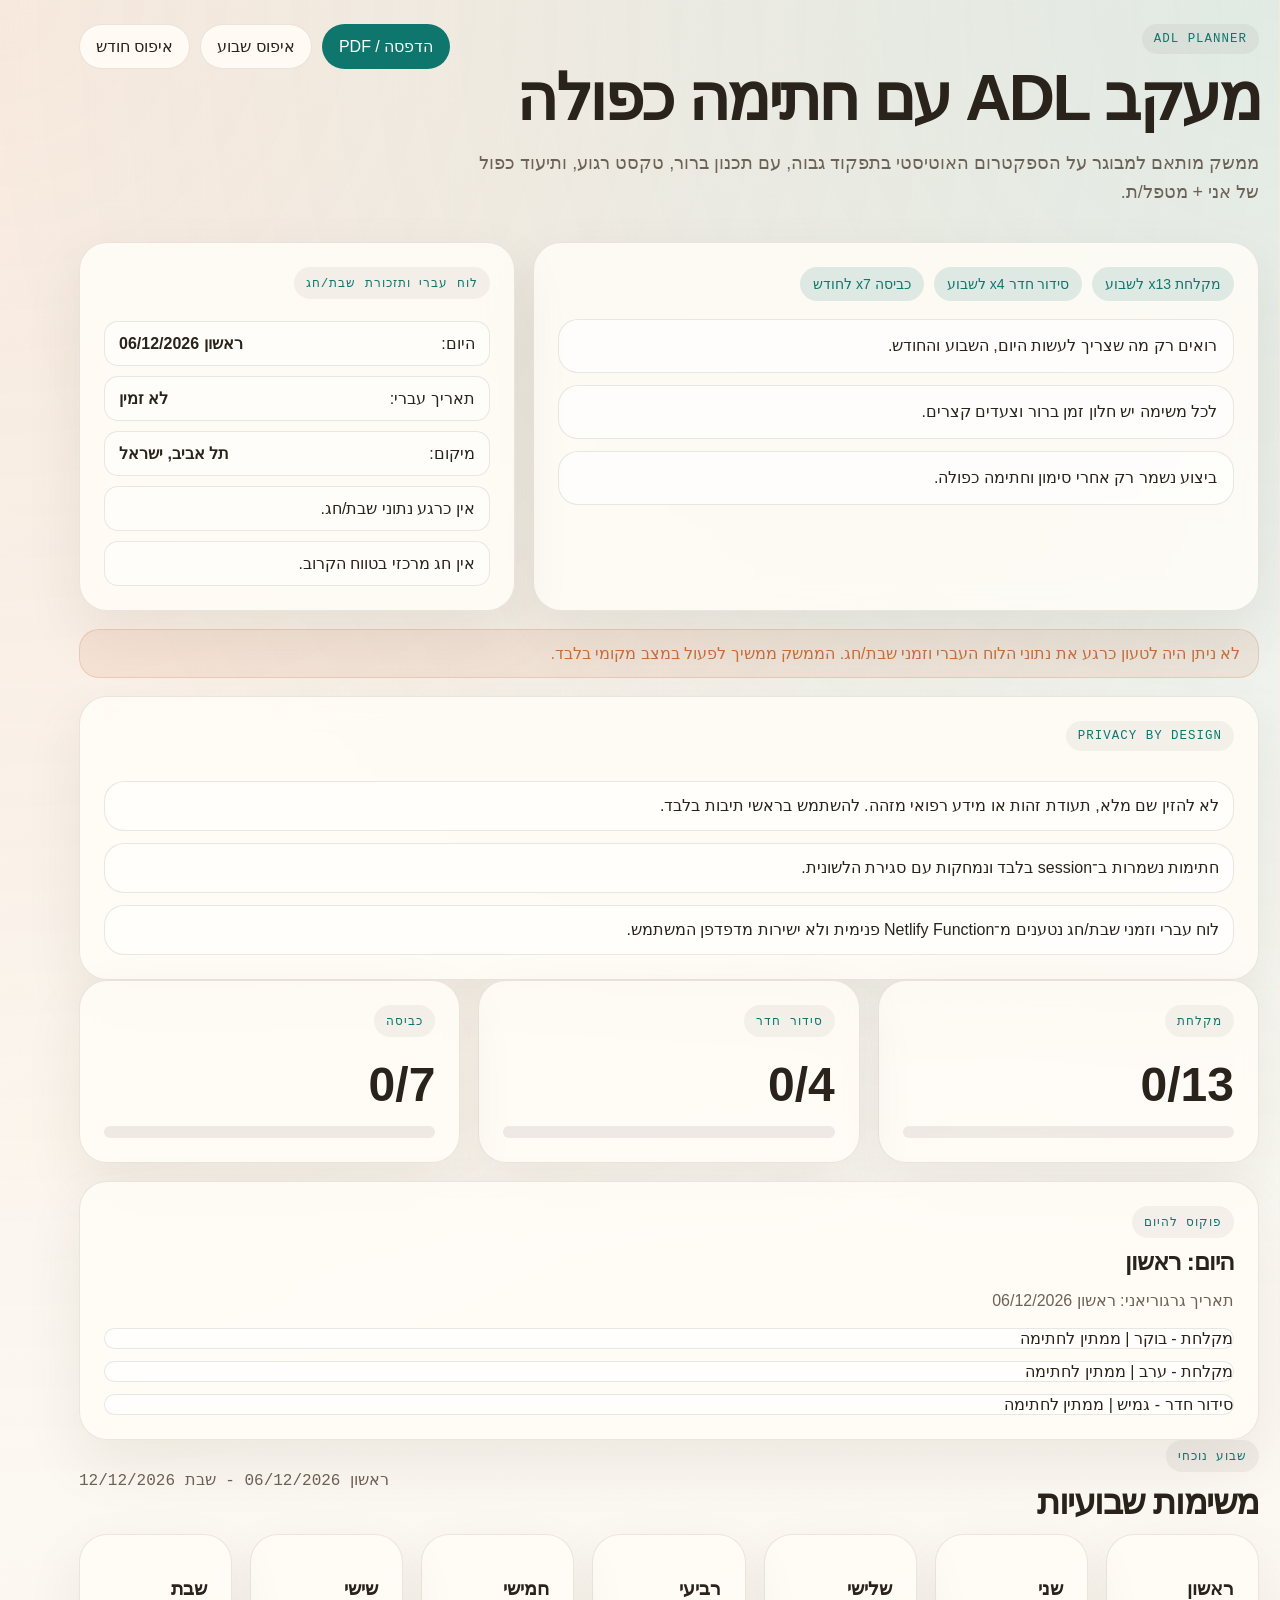
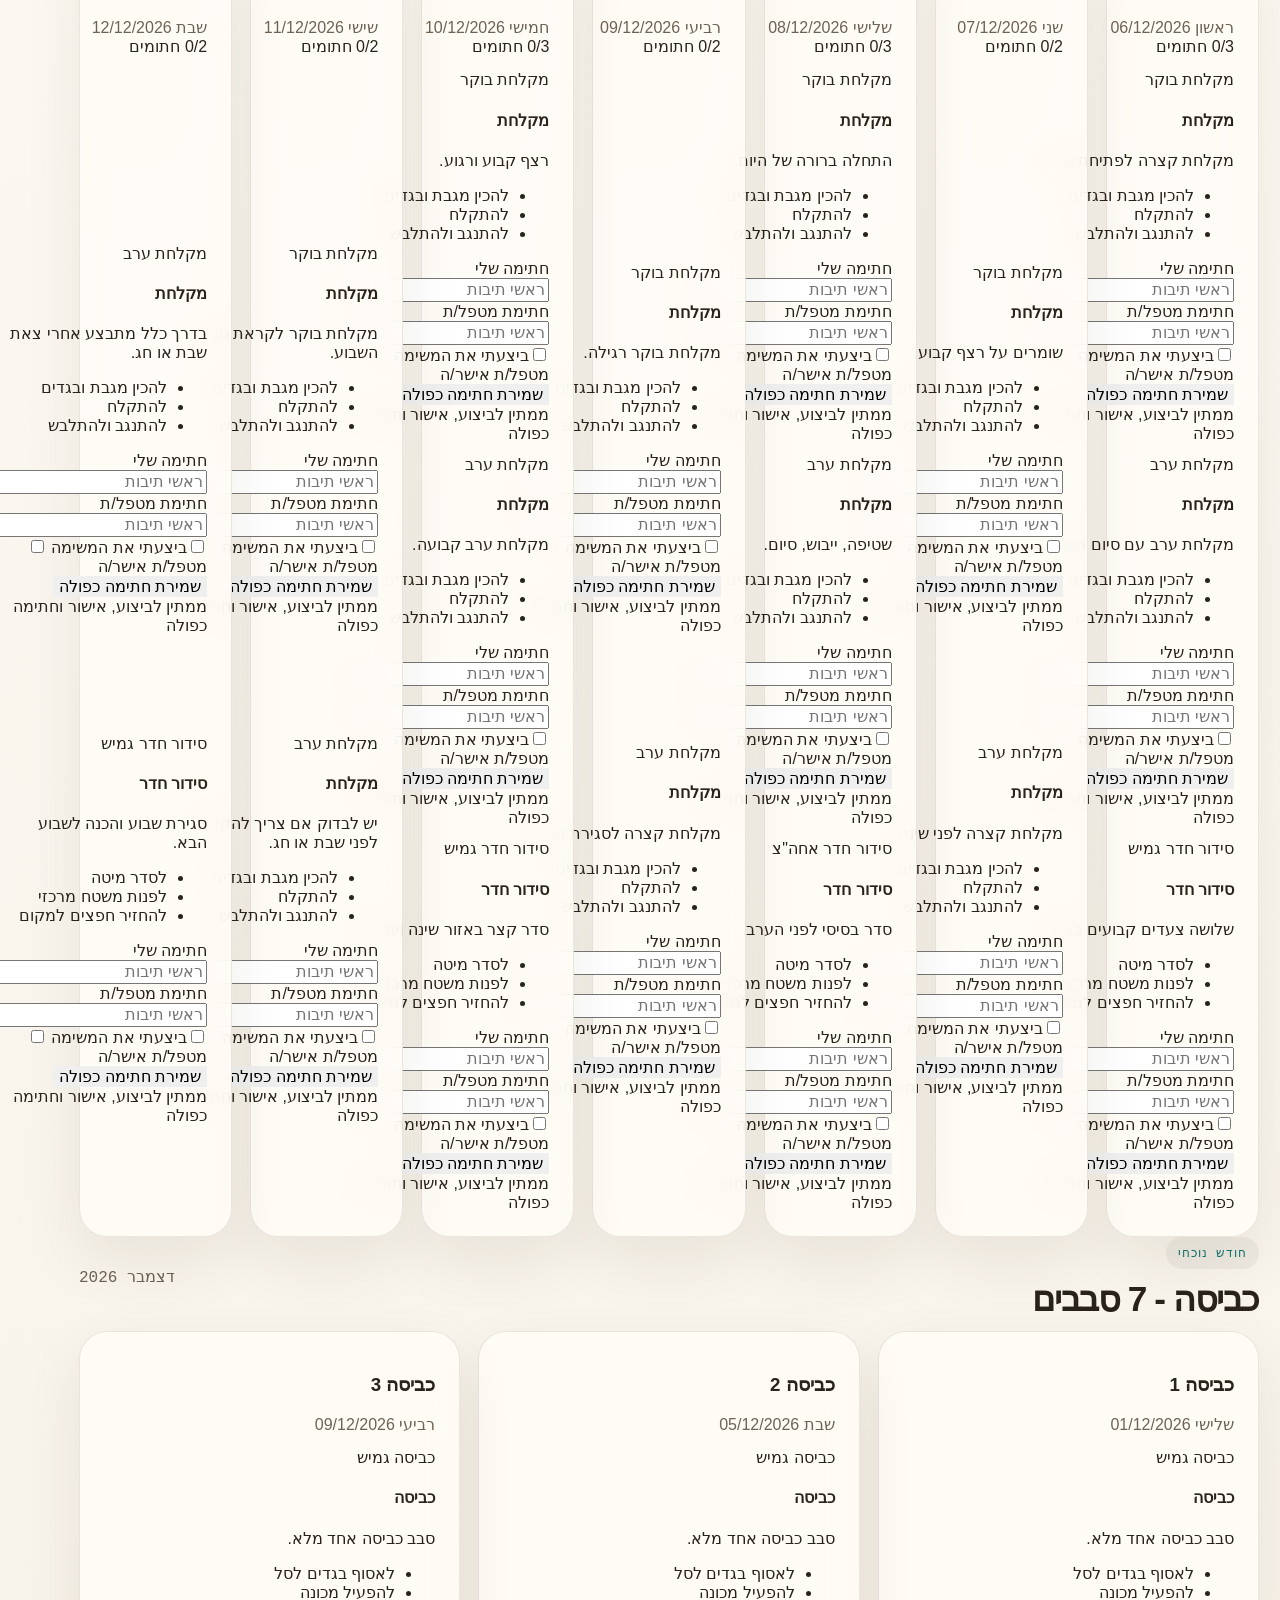
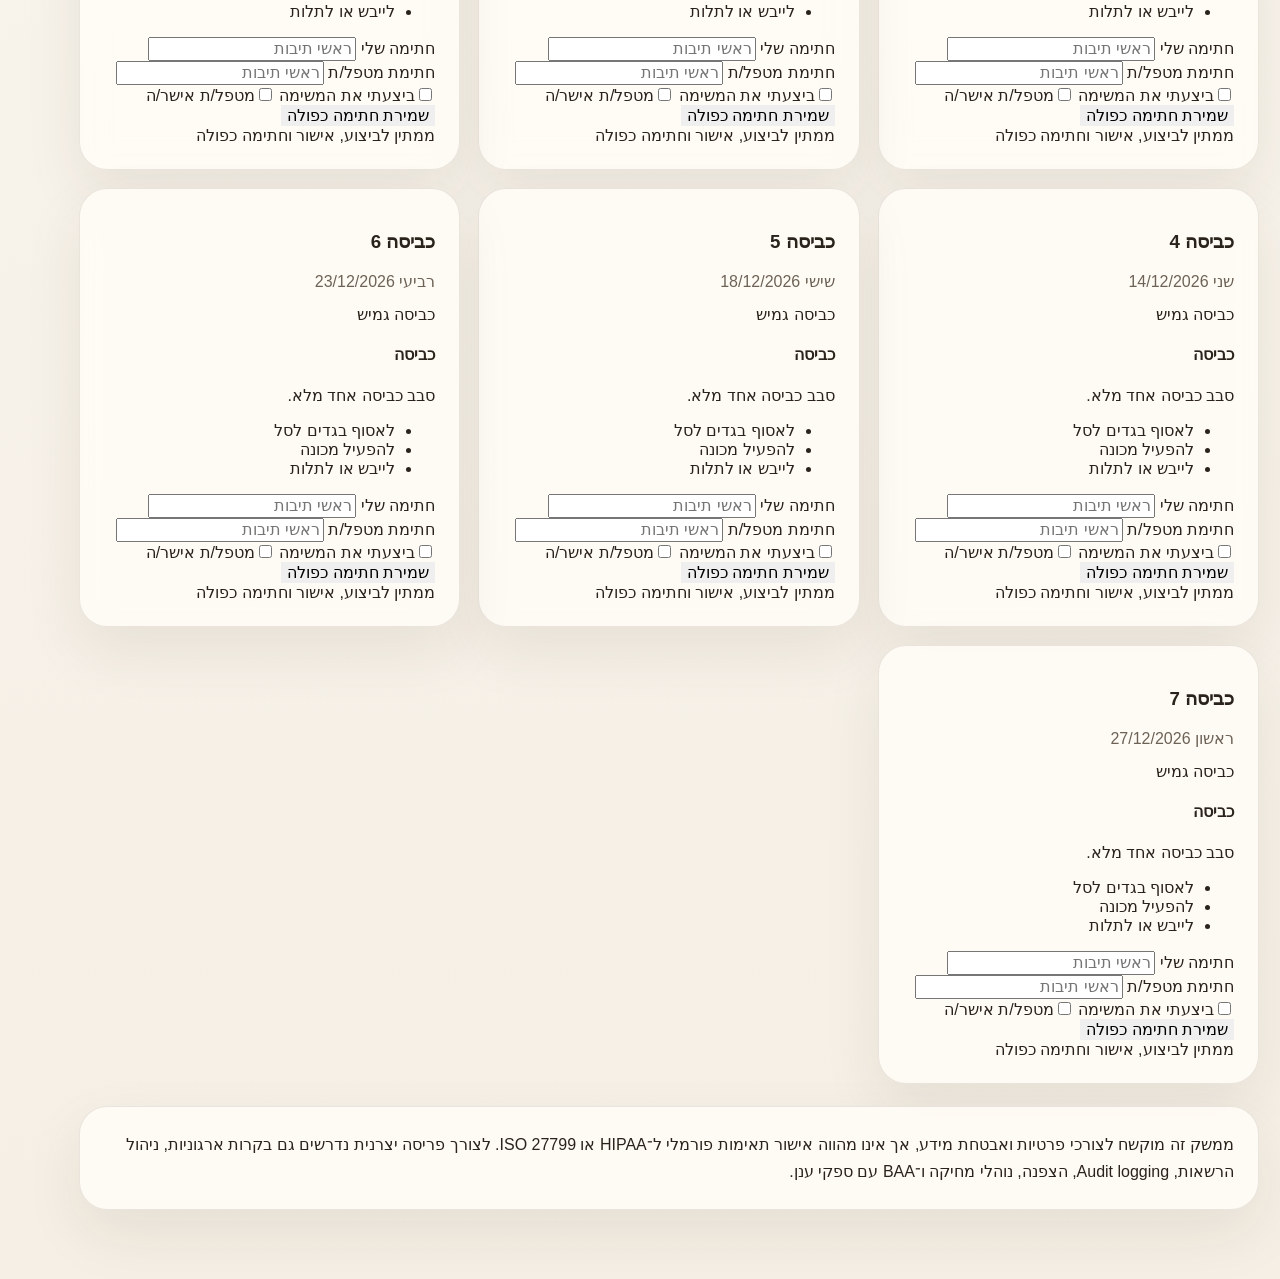
==== adl-netlify-app/index.html @ 66d95ad2 "Add secure ADL Netlify planner" ====
<!DOCTYPE html>
<html lang="he" dir="rtl">
<head>
  <meta charset="UTF-8">
  <meta name="viewport" content="width=device-width, initial-scale=1.0">
  <title>ADL Planner</title>
  <meta name="description" content="מעקב ADL שבועי וחודשי עם חתימה כפולה, תאריך עברי וזמני שבת וחג לתל אביב.">
  <link rel="stylesheet" href="./styles.css">
</head>
<body>
  <main class="shell">
    <header class="topbar">
      <div>
        <p class="eyebrow">ADL Planner</p>
        <h1>מעקב ADL עם חתימה כפולה</h1>
        <p class="lead">ממשק מותאם למבוגר על הספקטרום האוטיסטי בתפקוד גבוה, עם תכנון ברור, טקסט רגוע, ותיעוד כפול של אני + מטפל/ת.</p>
      </div>
      <div class="toolbar">
        <button type="button" id="printButton">הדפסה / PDF</button>
        <button type="button" id="resetWeekButton" class="ghost">איפוס שבוע</button>
        <button type="button" id="resetMonthButton" class="ghost">איפוס חודש</button>
      </div>
    </header>

    <section class="hero-grid">
      <article class="panel hero-card">
        <div class="chip-row">
          <span class="chip">מקלחת x13 לשבוע</span>
          <span class="chip">סידור חדר x4 לשבוע</span>
          <span class="chip">כביסה x7 לחודש</span>
        </div>
        <ul class="principles">
          <li>רואים רק מה שצריך לעשות היום, השבוע והחודש.</li>
          <li>לכל משימה יש חלון זמן ברור וצעדים קצרים.</li>
          <li>ביצוע נשמר רק אחרי סימון וחתימה כפולה.</li>
        </ul>
      </article>

      <aside class="panel calendar-card">
        <p class="eyebrow">לוח עברי ותזכורת שבת/חג</p>
        <div class="calendar-line">
          <span>היום:</span>
          <strong id="gregorianDate">טוען...</strong>
        </div>
        <div class="calendar-line">
          <span>תאריך עברי:</span>
          <strong id="hebrewDate">טוען...</strong>
        </div>
        <div class="calendar-line">
          <span>מיקום:</span>
          <strong>תל אביב, ישראל</strong>
        </div>
        <div class="calendar-note" id="shabbatWindow">טוען זמני שבת/חג...</div>
        <div class="calendar-note" id="holidayList">טוען אירועי חודש...</div>
      </aside>
    </section>

    <section class="alert hidden" id="calendarAlert" aria-live="polite"></section>

    <section class="panel security-card">
      <p class="eyebrow">Privacy By Design</p>
      <ul class="principles compact">
        <li>לא להזין שם מלא, תעודת זהות או מידע רפואי מזהה. להשתמש בראשי תיבות בלבד.</li>
        <li>חתימות נשמרות ב־session בלבד ונמחקות עם סגירת הלשונית.</li>
        <li>לוח עברי וזמני שבת/חג נטענים מ־Netlify Function פנימית ולא ישירות מדפדפן המשתמש.</li>
      </ul>
    </section>

    <section class="stats-grid">
      <article class="panel stat-card">
        <p class="eyebrow">מקלחת</p>
        <strong id="summaryShower">0/13</strong>
        <div class="track"><div id="summaryShowerBar"></div></div>
      </article>
      <article class="panel stat-card">
        <p class="eyebrow">סידור חדר</p>
        <strong id="summaryRoom">0/4</strong>
        <div class="track"><div id="summaryRoomBar"></div></div>
      </article>
      <article class="panel stat-card">
        <p class="eyebrow">כביסה</p>
        <strong id="summaryLaundry">0/7</strong>
        <div class="track"><div id="summaryLaundryBar"></div></div>
      </article>
    </section>

    <section class="panel focus-card">
      <p class="eyebrow">פוקוס להיום</p>
      <h2 id="focusTitle">טוען משימות...</h2>
      <p id="focusSubtitle" class="muted">המשימות מוצגות לפי התאריך המקומי של הדפדפן.</p>
      <ul id="focusList" class="focus-list"></ul>
      <div id="focusEmpty" class="muted hidden">היום אין משימה קבועה. אפשר להיערך ליום הבא.</div>
    </section>

    <section>
      <div class="section-head">
        <div>
          <p class="eyebrow">שבוע נוכחי</p>
          <h2>משימות שבועיות</h2>
        </div>
        <p id="weekRange" class="mono muted"></p>
      </div>
      <div id="weeklyGrid" class="week-grid"></div>
    </section>

    <section>
      <div class="section-head">
        <div>
          <p class="eyebrow">חודש נוכחי</p>
          <h2>כביסה - 7 סבבים</h2>
        </div>
        <p id="monthLabel" class="mono muted"></p>
      </div>
      <div id="laundryGrid" class="laundry-grid"></div>
    </section>

    <footer class="panel footer-card">
      ממשק זה מוקשח לצורכי פרטיות ואבטחת מידע, אך אינו מהווה אישור תאימות פורמלי ל־HIPAA או ISO 27799.
      לצורך פריסה יצרנית נדרשים גם בקרות ארגוניות, ניהול הרשאות, Audit logging, הצפנה, נוהלי מחיקה ו־BAA עם ספקי ענן.
    </footer>
  </main>

  <script src="./app.js" defer></script>
</body>
</html>
---- adl-netlify-app/styles.css ----
:root {
  --bg: #f6f1e8;
  --surface: rgba(255, 252, 246, 0.88);
  --surface-strong: #fffaf3;
  --text: #2a231b;
  --muted: #6d6256;
  --line: rgba(82, 65, 48, 0.12);
  --accent: #0f766e;
  --accent-soft: rgba(15, 118, 110, 0.12);
  --accent-warm: #c96f3b;
  --accent-warm-soft: rgba(201, 111, 59, 0.14);
  --success: #2b8a5a;
  --warning: #c96f3b;
  --danger: #a94442;
  --shadow: 0 24px 60px rgba(56, 37, 19, 0.08);
  --radius-lg: 28px;
  --radius-md: 20px;
  --radius-sm: 14px;
}

* {
  box-sizing: border-box;
}

html {
  scroll-behavior: smooth;
}

body {
  margin: 0;
  font-family: "Assistant", sans-serif;
  color: var(--text);
  background:
    radial-gradient(circle at top right, rgba(15, 118, 110, 0.12), transparent 28%),
    radial-gradient(circle at top left, rgba(201, 111, 59, 0.14), transparent 32%),
    linear-gradient(180deg, #fffdf8 0%, #f5efe5 100%);
}

button,
input,
textarea,
select {
  font: inherit;
}

button {
  border: 0;
  cursor: pointer;
}

.shell {
  width: min(1180px, calc(100vw - 32px));
  margin: 24px auto 72px;
}

.panel {
  background: var(--surface);
  border: 1px solid var(--line);
  border-radius: var(--radius-lg);
  box-shadow: var(--shadow);
  backdrop-filter: blur(14px);
}

.topbar,
.hero-grid,
.stats-grid,
.week-grid,
.laundry-grid {
  display: grid;
  gap: 18px;
}

.topbar {
  grid-template-columns: minmax(0, 1fr) auto;
  align-items: start;
  margin-bottom: 18px;
}

.topbar h1,
.section-head h2,
.focus-card h2,
.breakdown-card h2 {
  margin: 0;
  line-height: 1.02;
  letter-spacing: -0.04em;
}

.topbar h1 {
  font-size: clamp(2.1rem, 5vw, 4.2rem);
}

.lead,
.muted {
  color: var(--muted);
}

.lead {
  max-width: 52rem;
  font-size: 1.12rem;
  line-height: 1.6;
}

.eyebrow,
.mono {
  font-family: "IBM Plex Mono", monospace;
}

.eyebrow {
  display: inline-flex;
  align-items: center;
  gap: 8px;
  margin: 0 0 12px;
  padding: 8px 12px;
  border-radius: 999px;
  font-size: 0.78rem;
  letter-spacing: 0.08em;
  text-transform: uppercase;
  background: rgba(42, 35, 27, 0.05);
  color: var(--accent);
}

.toolbar {
  display: flex;
  flex-wrap: wrap;
  justify-content: flex-end;
  gap: 10px;
}

.toolbar button,
.ghost,
.signature-button,
.task-open,
.focus-task-button {
  padding: 12px 16px;
  border-radius: 999px;
  background: var(--surface-strong);
  border: 1px solid var(--line);
  color: var(--text);
  transition: transform 140ms ease, background 140ms ease, border-color 140ms ease;
}

.toolbar button:hover,
.ghost:hover,
.signature-button:hover,
.task-open:hover,
.focus-task-button:hover {
  transform: translateY(-1px);
  border-color: rgba(15, 118, 110, 0.25);
}

.toolbar button:first-child,
.signature-button.active,
.task-open.active {
  background: var(--accent);
  color: #fff;
  border-color: transparent;
}

.ghost {
  background: rgba(255, 255, 255, 0.58);
}

.hero-grid {
  grid-template-columns: minmax(0, 1.25fr) minmax(320px, 0.75fr);
  margin-bottom: 18px;
}

.hero-card,
.calendar-card,
.security-card,
.focus-card,
.breakdown-card,
.footer-card,
.stat-card,
.day-card,
.laundry-card {
  padding: 24px;
}

.chip-row,
.signature-row,
.breakdown-actions,
.task-tags,
.status-row {
  display: flex;
  flex-wrap: wrap;
  gap: 10px;
}

.chip,
.mini-badge,
.status-pill,
.sign-pill {
  display: inline-flex;
  align-items: center;
  justify-content: center;
  gap: 6px;
  padding: 8px 12px;
  border-radius: 999px;
  font-size: 0.88rem;
  border: 1px solid transparent;
}

.chip,
.mini-badge {
  background: var(--accent-soft);
  color: var(--accent);
}

.mini-badge.warning,
.status-pill.pending {
  background: var(--accent-warm-soft);
  color: var(--accent-warm);
}

.mini-badge.done,
.status-pill.done {
  background: rgba(43, 138, 90, 0.14);
  color: var(--success);
}

.principles,
.focus-list,
.subtask-list {
  display: grid;
  gap: 12px;
  padding: 0;
  margin: 18px 0 0;
  list-style: none;
}

.principles li,
.focus-list li,
.subtask-item,
.task-shell {
  background: rgba(255, 255, 255, 0.56);
  border: 1px solid var(--line);
  border-radius: var(--radius-md);
}

.principles li {
  padding: 14px 16px;
  line-height: 1.5;
}

.principles.compact li {
  padding: 12px 14px;
}

.calendar-line,
.summary-line,
.section-head,
.task-topline {
  display: flex;
  justify-content: space-between;
  gap: 12px;
  align-items: center;
}

.calendar-line,
.calendar-note {
  padding: 12px 14px;
  margin-top: 10px;
  border-radius: var(--radius-sm);
  background: rgba(255, 255, 255, 0.52);
  border: 1px solid var(--line);
}

.alert {
  margin: 16px 0 18px;
  padding: 14px 18px;
  border-radius: var(--radius-md);
  background: rgba(201, 111, 59, 0.1);
  border: 1px solid rgba(201, 111, 59, 0.2);
  color: var(--accent-warm);
}

.hidden {
  display: none !important;
}

.stats-grid {
  grid-template-columns: repeat(3, minmax(0, 1fr));
  margin-bottom: 18px;
}

.stat-card strong {
  display: block;
  margin: 8px 0 14px;
  font-size: clamp(2rem, 4vw, 3rem);
}

.track {
  width: 100%;
  height: 12px;
  overflow: hidden;
  border-radius: 999px;
  background: rgba(42, 35, 27, 0.08);
}

.track > div {
  height: 100%;
  width: 0;
  border-radius: inherit;
  background: linear-gradient(90deg, var(--accent) 0%, #36a89f 100%);
  transition: width 180ms ease;
}

.breakdown-card {
  margin-bottom: 18px;
}

.breakdown-summary,
.signature-box {
  margin-top: 18px;
  padding: 18px;
  border-radius: var(--radius-md);
  background: rgba(255, 255, 255, 0.58);
  border: 1px solid var(--line);
}

.subtask-item {
  padding: 14px 16px;
}

.subtask-item label {
  display: grid;
  grid-template-columns: auto minmax(0, 1fr);
  gap: 12px;
  align-items: start;
}

.subtask-item input {
  margin-top: 3px;
  accent-color: var(--accent);
}

.subtask-item.done {
  border-color: rgba(43, 138, 90, 0.24);
  background: rgba(43, 138, 90, 0.08);
}

.signature-button {
  min-width: 128px;
}

.signature-button.active {
  box-shadow: 0 10px 24px rgba(15, 118, 110, 0.18);
}

.section-head {
  margin-bottom: 14px;
}

.section-head.compact {
  margin-bottom: 10px;
}

.section-head h2 {
  font-size: clamp(1.45rem, 3vw, 2.2rem);
}

.week-grid {
  grid-template-columns: repeat(7, minmax(0, 1fr));
}

.laundry-grid {
  grid-template-columns: repeat(3, minmax(0, 1fr));
}

.day-card,
.laundry-card {
  display: grid;
  gap: 14px;
}

.day-card.today,
.laundry-card.is-current {
  border-color: rgba(15, 118, 110, 0.22);
  box-shadow: 0 18px 32px rgba(15, 118, 110, 0.08);
}

.day-label {
  font-size: 1.25rem;
  font-weight: 800;
}

.task-stack {
  display: grid;
  gap: 12px;
}

.task-shell {
  padding: 14px;
}

.task-title {
  font-size: 1.05rem;
  font-weight: 700;
}

.task-meta {
  display: block;
  margin-top: 4px;
  color: var(--muted);
  font-size: 0.96rem;
}

.task-open,
.focus-task-button {
  width: 100%;
  text-align: right;
  margin-top: 12px;
}

.focus-task-button {
  display: grid;
  gap: 6px;
  padding: 14px 16px;
  border-radius: var(--radius-md);
}

.sign-pill {
  background: rgba(255, 255, 255, 0.72);
  border-color: var(--line);
  color: var(--muted);
}

.sign-pill.active {
  background: rgba(15, 118, 110, 0.12);
  color: var(--accent);
  border-color: rgba(15, 118, 110, 0.24);
}

.footer-card {
  margin-top: 22px;
  line-height: 1.7;
}

a {
  color: var(--accent);
}

@media (max-width: 1080px) {
  .hero-grid,
  .stats-grid,
  .laundry-grid {
    grid-template-columns: 1fr;
  }

  .week-grid {
    grid-template-columns: repeat(2, minmax(0, 1fr));
  }
}

@media (max-width: 720px) {
  .shell {
    width: min(100vw - 18px, 100%);
    margin: 12px auto 36px;
  }

  .topbar {
    grid-template-columns: 1fr;
  }

  .toolbar {
    justify-content: stretch;
  }

  .toolbar button,
  .ghost,
  .signature-button {
    width: 100%;
  }

  .week-grid,
  .laundry-grid {
    grid-template-columns: 1fr;
  }

  .hero-card,
  .calendar-card,
  .security-card,
  .focus-card,
  .breakdown-card,
  .footer-card,
  .stat-card,
  .day-card,
  .laundry-card {
    padding: 18px;
  }
}

@media print {
  body {
    background: #fff;
  }

  .toolbar,
  .breakdown-actions,
  .signature-row,
  .task-open,
  .focus-task-button {
    display: none !important;
  }

  .panel {
    box-shadow: none;
    border-color: rgba(0, 0, 0, 0.12);
  }
}
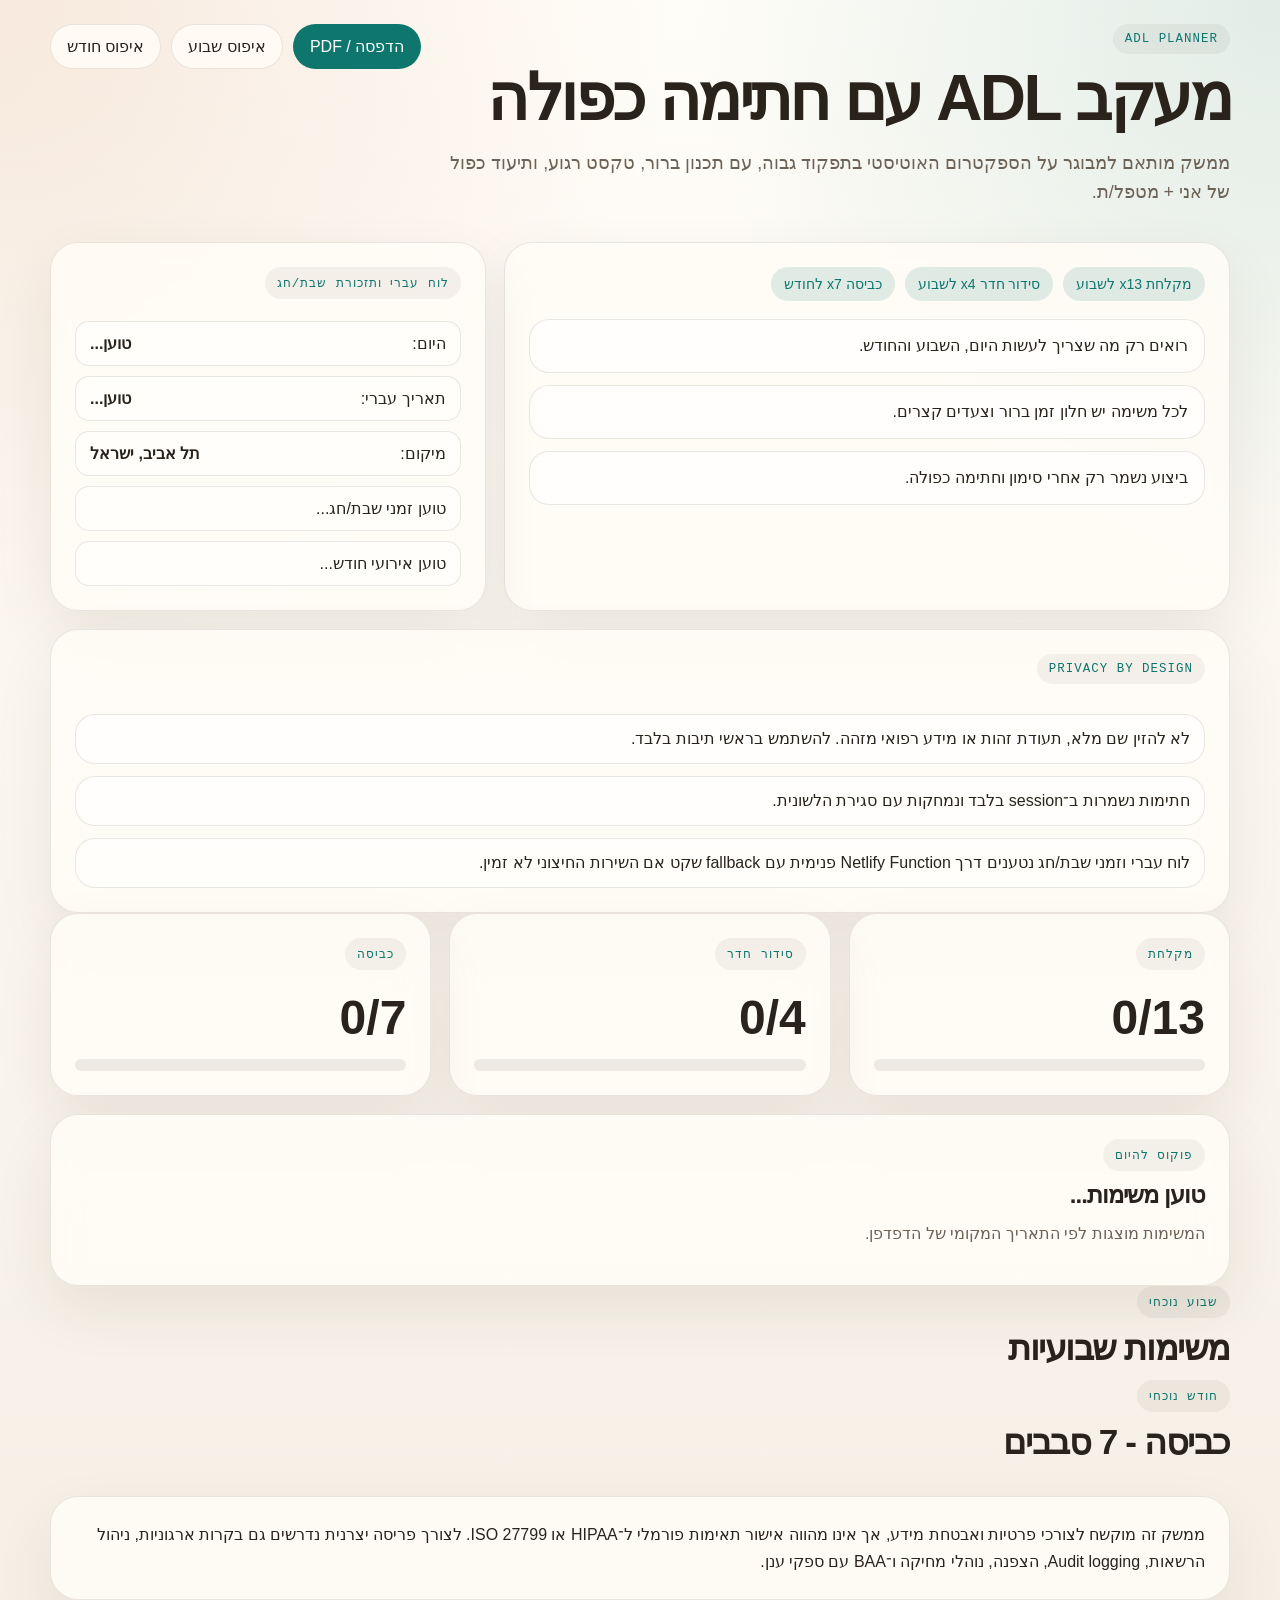
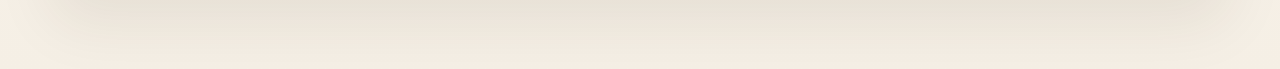
==== commit 0fd4697b: "Add ADL task breakdown workflow" ====
--- a/adl-netlify-app/index.html
+++ b/adl-netlify-app/index.html
@@ -62,7 +62,7 @@
       <ul class="principles compact">
         <li>לא להזין שם מלא, תעודת זהות או מידע רפואי מזהה. להשתמש בראשי תיבות בלבד.</li>
         <li>חתימות נשמרות ב־session בלבד ונמחקות עם סגירת הלשונית.</li>
-        <li>לוח עברי וזמני שבת/חג נטענים מ־Netlify Function פנימית ולא ישירות מדפדפן המשתמש.</li>
+        <li>לוח עברי וזמני שבת/חג נטענים דרך Netlify Function פנימית עם fallback שקט אם השירות החיצוני לא זמין.</li>
       </ul>
     </section>
 
